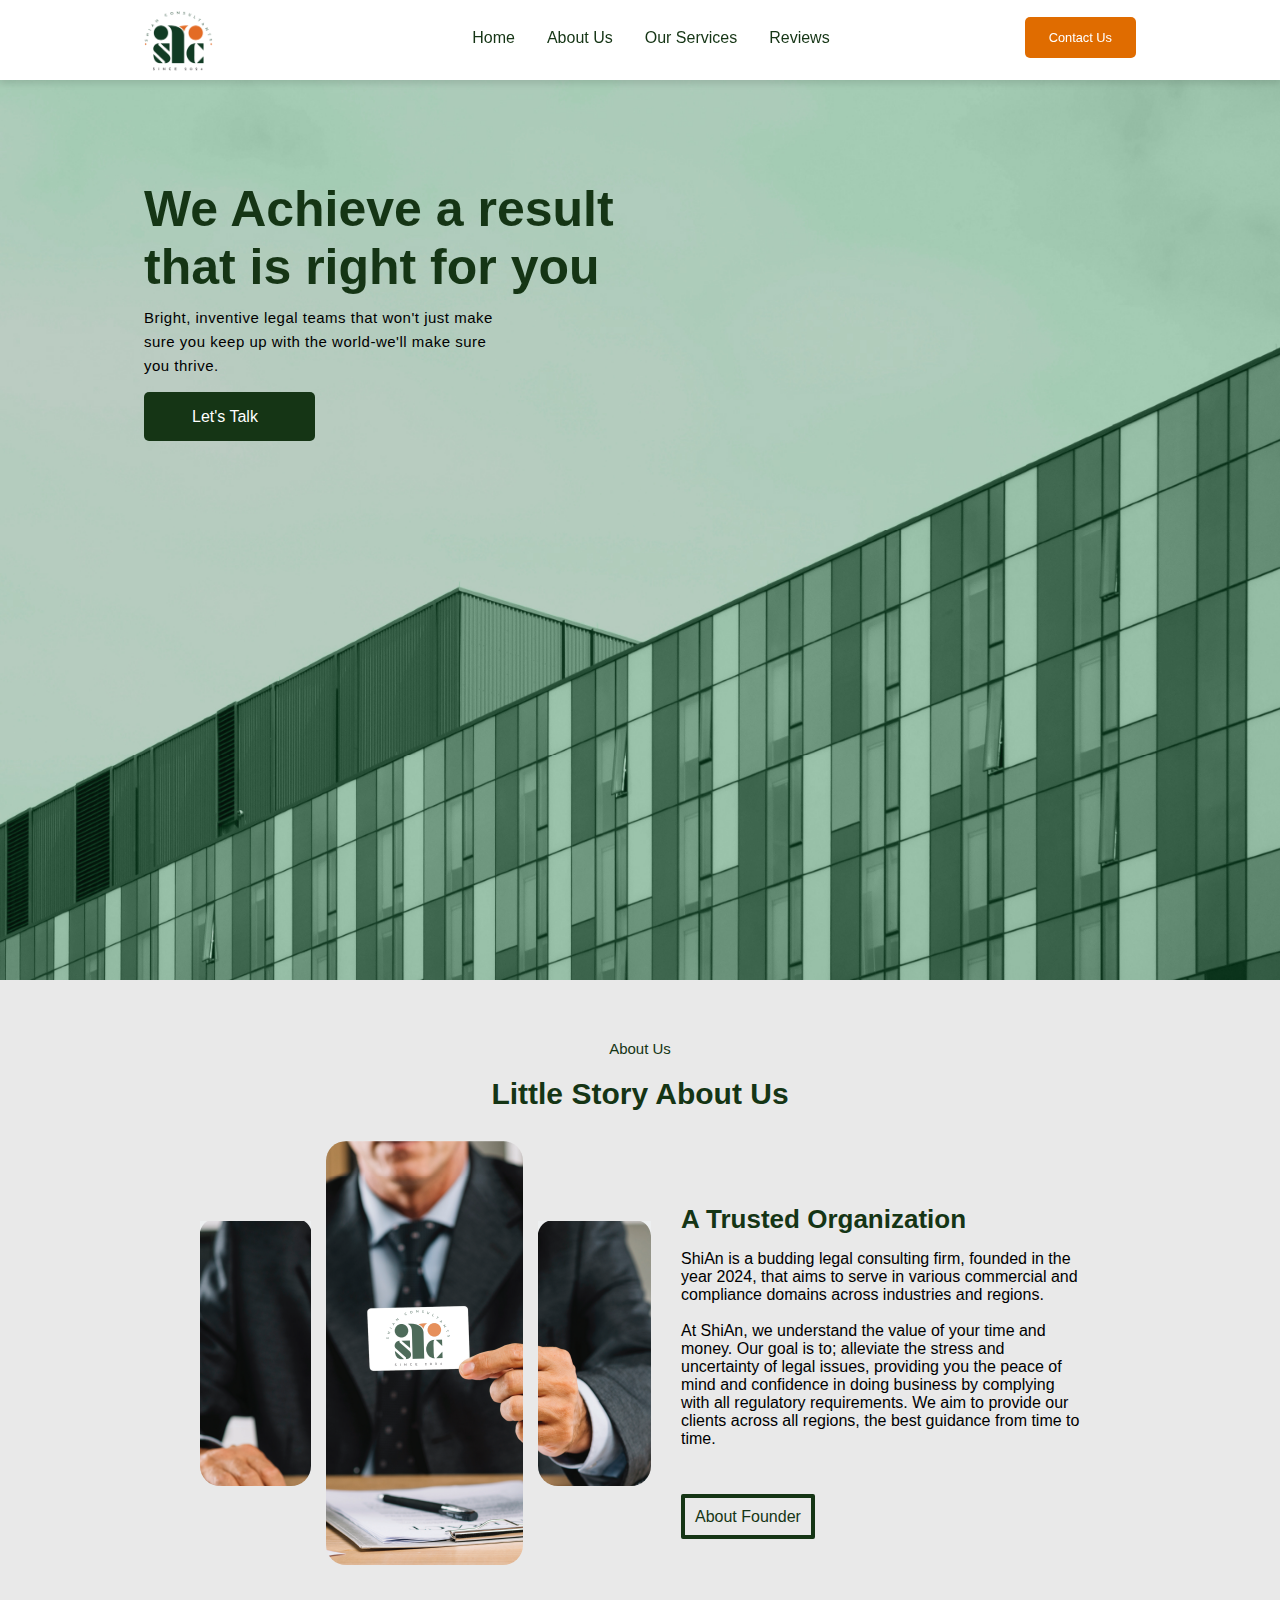
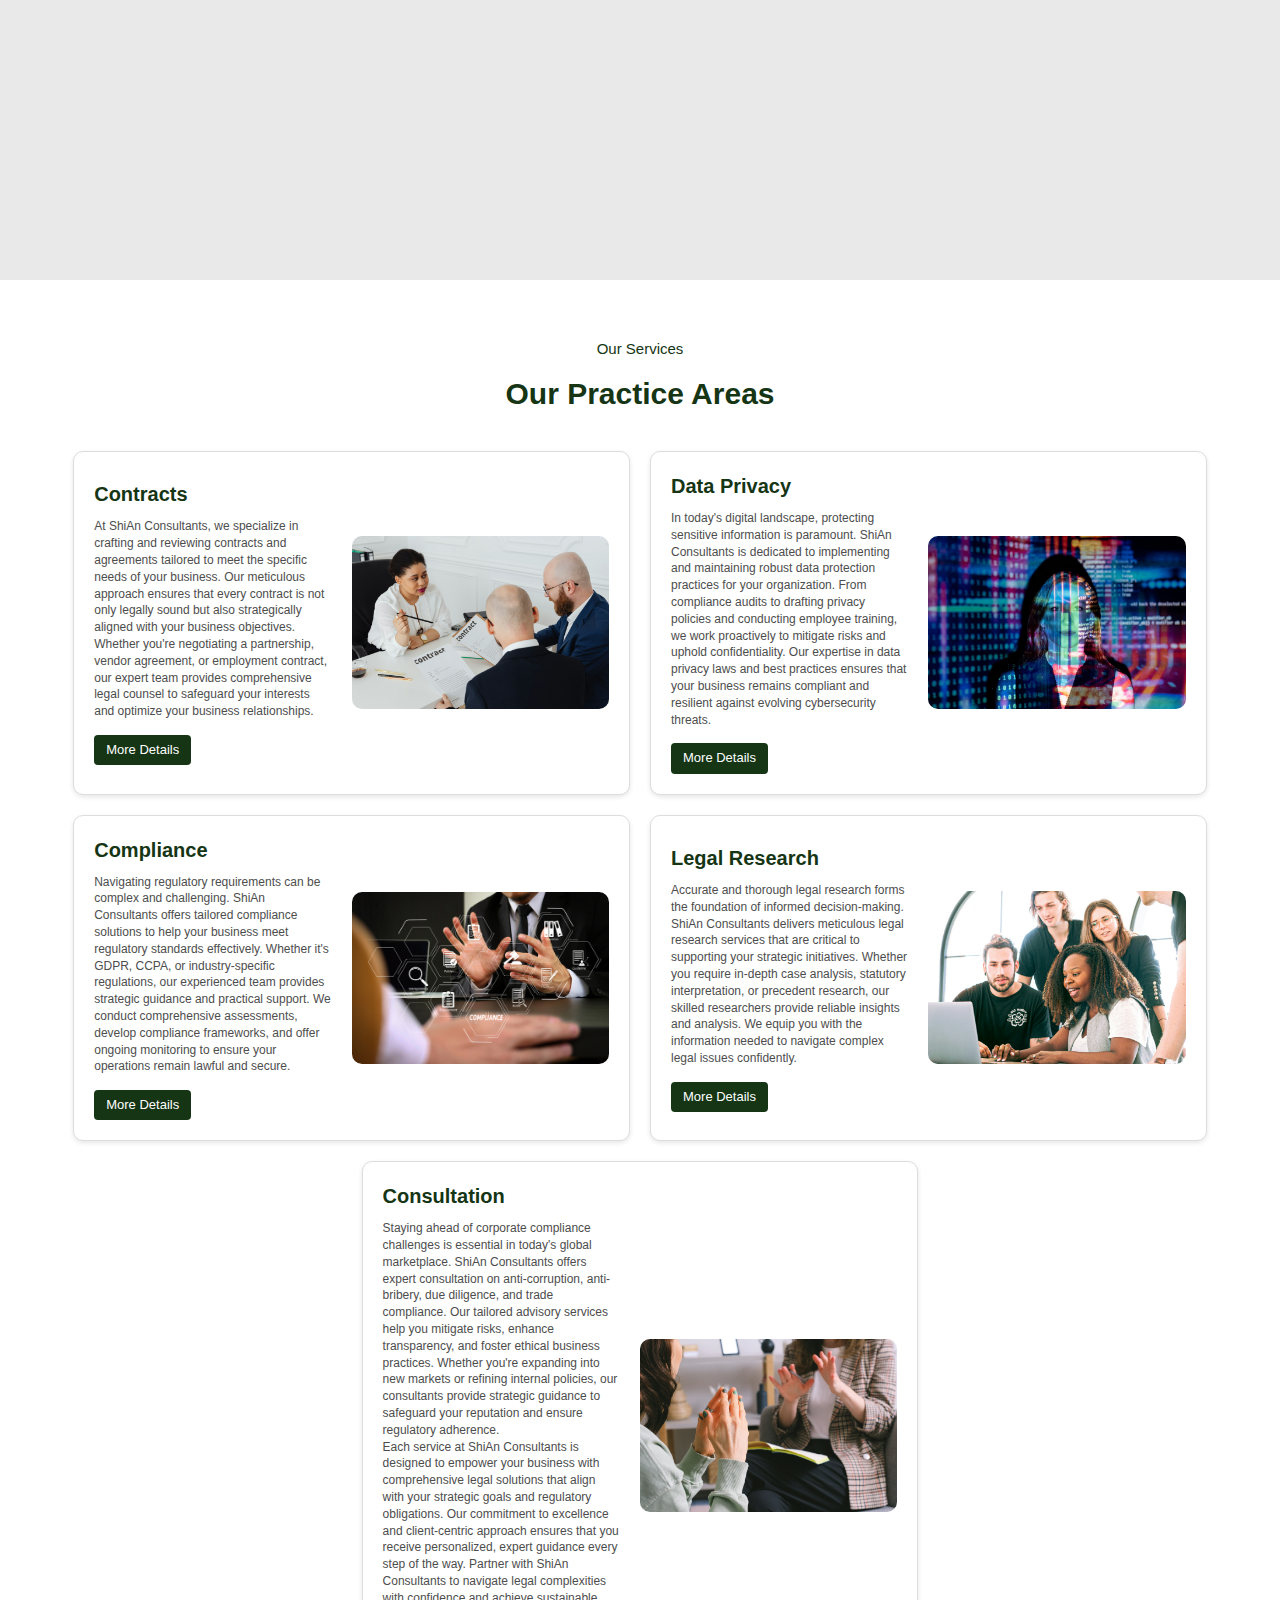
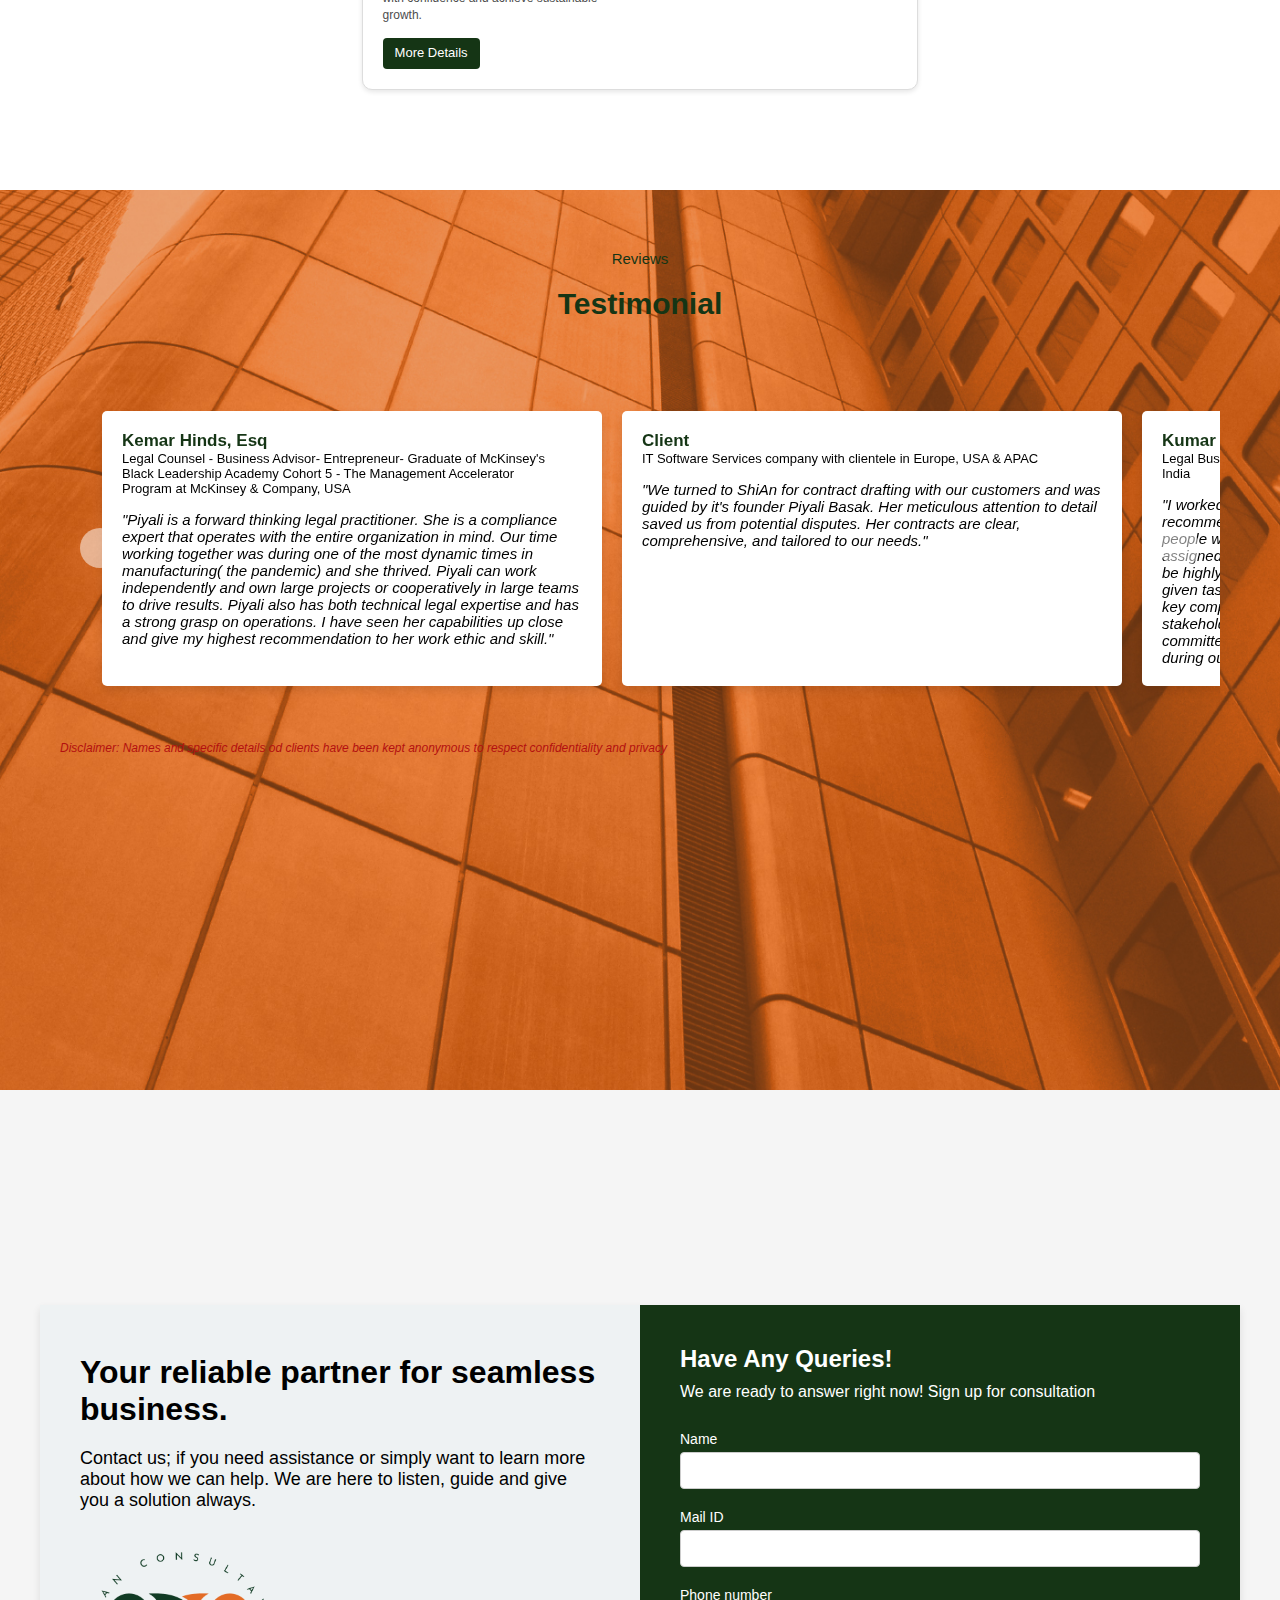
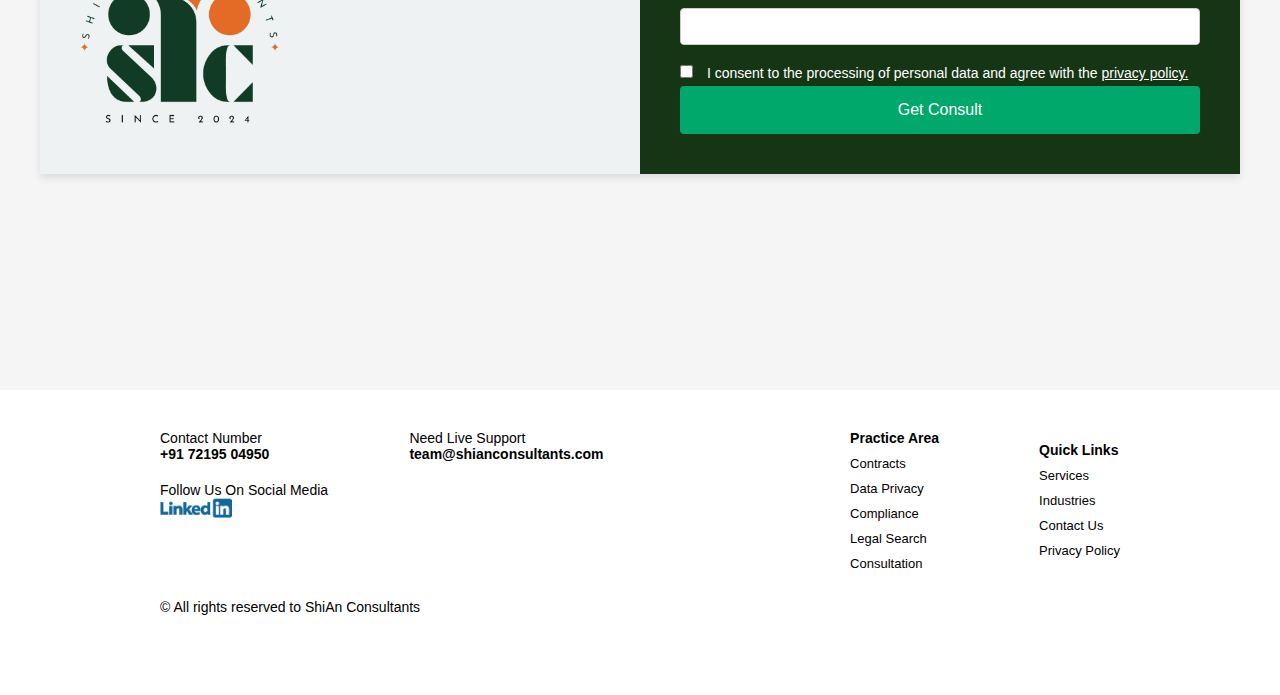
==== index.html @ ac8f51af "Add files via upload" ====
<!DOCTYPE html>
<html lang="en">
  <head>
    <meta charset="UTF-8" />
    <meta name="viewport" content="width=device-width, initial-scale=1.0" />
    <title>ShiAn Consultants</title>
    <link
      rel="stylesheet"
      href="https://cdnjs.cloudflare.com/ajax/libs/font-awesome/6.5.2/css/all.min.css"
      integrity="sha512-SnH5WK+bZxgPHs44uWIX+LLJAJ9/2PkPKZ5QiAj6Ta86w+fsb2TkcmfRyVX3pBnMFcV7oQPJkl9QevSCWr3W6A=="
      crossorigin="anonymous"
      referrerpolicy="no-referrer"
    />
    <link rel="stylesheet" href="style.css" />
    <link rel="stylesheet" href="mediaqueries.css" />
  </head>
  <body>
    <!-- Privacy Modal HTML -->
    <div id="privacy-modal" class="modal">
      <div class="modal-content">
        <!-- <span class="close">&times;</span> -->
        <h2>Website Disclaimer</h2>
        <p>
          The Bar Council of India's regulations prohibit ShiAn Consultants (the
          "Firm") from promoting or soliciting business. By selecting "I Agree"
          below, you acknowledge and agree to the following terms:
          <br />
          <br />
          • There has been no advertisement, personal communication,
          solicitation, invitation, or inducement of any sort whatsoever from
          the Firm or any of its members to solicit work or advertise through
          this website. <br />
          • The purpose of this website is to provide you with information about
          the Firm, its practice areas, and its advocates and solicitors. <br />
          • You wish to gain more information about the Firm for your own
          personal or professional use. <br />
          • The information about the Firm is provided to you only on your
          specific request, and any information obtained or materials downloaded
          from this website are done at your own volition. Any transmission,
          receipt, or use of this website does not create a lawyer-client
          relationship. <br /><br />
          This website is not intended to be a source of advertising or
          solicitation, and its contents should not be construed as legal advice
          in any manner whatsoever. <br />
          The Firm is not liable for any consequences of any action taken by you
          relying on material or information provided on this website. If you
          require any assistance, you must seek independent legal advice. <br />
          All content on this website is the intellectual property of the Firm.
          <br />
          For more information, please review our
          <a href="policy.html" style="color: black; text-decoration: underline"
            >Privacy Policy.</a
          >
        </p>
        <button id="agree-button">I Agree</button>
      </div>
    </div>

    <!-- Navbar  -->
    <header>
      <div class="navbar">
        <div class="logo">
          <a href="#home"
            ><img src="images/logo.png" alt="GodLogo" height="60px"
          /></a>
        </div>
        <ul class="links">
          <li><a href="#">Home</a></li>
          <li><a href="#about">About Us</a></li>
          <li><a href="#services">Our Services</a></li>
          <li><a href="#review">Reviews</a></li>
        </ul>
        <a href="#contact" class="action-btn">Contact Us</a>
        <div class="toggle-btn">
          <i class="fa-solid fa-bars"></i>
        </div>
      </div>

      <div class="dropdown-menu">
        <li><a href="#">Home</a></li>
        <li><a href="#about">About Us</a></li>
        <li><a href="#services">Our Services</a></li>
        <li><a href="#review">Reviews</a></li>
        <li><a href="#contact" class="action-btn">Contact Us</a></li>
      </div>
    </header>
    <main>
      <!-- Home Section  -->
      <section id="home">
        <div class="main-head">
          <h1>
            We Achieve a result <br />
            that is right for you
          </h1>
          <p>
            Bright, inventive legal teams that won't just make <br />
            sure you keep up with the world-we'll make sure <br />
            you thrive.
          </p>
          <a href="#contact" class="action-btn"
            >Let's Talk &nbsp;<i
              class="fa-solid fa-arrow-up-right-from-square"
            ></i>
          </a>
        </div>
      </section>
    </main>

    <!-- About Section  -->
    <section id="about">
      <div class="heading">
        <p>About Us</p>
        <h2>Little Story About Us</h2>
      </div>
      <div class="wrapper">
        <div class="about-img">
          <div class="card">
            <img
              class="card-side"
              src="images/Screenshot 2024-07-16 151614.png"
              alt=""
            />
          </div>
          <div class="card">
            <img
              class="card-mid"
              src="images/Screenshot 2024-07-16 151458.png"
              alt=""
            />
          </div>
          <div class="card">
            <img
              class="card-side"
              src="images/Screenshot 2024-07-16 151830.png"
              alt=""
            />
          </div>
        </div>

        <div class="about-body">
          <h3>A Trusted Organization</h3>
          <p>
            ShiAn is a budding legal consulting firm, founded in the year 2024,
            that aims to serve in various commercial and compliance domains
            across industries and regions. <br />
            <br />
            At ShiAn, we understand the value of your time and money. Our goal
            is to; alleviate the stress and uncertainty of legal issues,
            providing you the peace of mind and confidence in doing business by
            complying with all regulatory requirements. We aim to provide our
            clients across all regions, the best guidance from time to time.
          </p>

          <div class="founder-button">
            <a href="founder.html">About Founder</a>
          </div>
        </div>
      </div>
    </section>

    <!-- SERVICES SECTION  -->
    <section id="services">
      <div class="heading">
        <p>Our Services</p>
        <h2>Our Practice Areas</h2>
      </div>
      <div class="services-container">
        <div class="service-card">
          <div class="service-content">
            <h2>Contracts</h2>
            <p>
              At ShiAn Consultants, we specialize in crafting and reviewing
              contracts and agreements tailored to meet the specific needs of
              your business. Our meticulous approach ensures that every contract
              is not only legally sound but also strategically aligned with your
              business objectives. Whether you're negotiating a partnership,
              vendor agreement, or employment contract, our expert team provides
              comprehensive legal counsel to safeguard your interests and
              optimize your business relationships.
            </p>
            <a href="practice.html" class="details-button">More Details</a>
          </div>
          <img
            src="images/Asset 13.jpg"
            alt="Imports Trucks Parts from Europe"
          />
        </div>
        <div class="service-card">
          <div class="service-content">
            <h2>Data Privacy</h2>
            <p>
              In today's digital landscape, protecting sensitive information is
              paramount. ShiAn Consultants is dedicated to implementing and
              maintaining robust data protection practices for your
              organization. From compliance audits to drafting privacy policies
              and conducting employee training, we work proactively to mitigate
              risks and uphold confidentiality. Our expertise in data privacy
              laws and best practices ensures that your business remains
              compliant and resilient against evolving cybersecurity threats.
            </p>
            <a href="practice.html" class="details-button">More Details</a>
          </div>
          <img src="images/Asset 14.jpg" alt="Car Wash for Trucks and Cars" />
        </div>
        <div class="service-card">
          <div class="service-content">
            <h2>Compliance</h2>
            <p>
              Navigating regulatory requirements can be complex and challenging.
              ShiAn Consultants offers tailored compliance solutions to help
              your business meet regulatory standards effectively. Whether it's
              GDPR, CCPA, or industry-specific regulations, our experienced team
              provides strategic guidance and practical support. We conduct
              comprehensive assessments, develop compliance frameworks, and
              offer ongoing monitoring to ensure your operations remain lawful
              and secure.
            </p>
            <a href="practice.html" class="details-button">More Details</a>
          </div>
          <img src="images/compliance.jpg" alt="Service 3" />
        </div>
        <div class="service-card">
          <div class="service-content">
            <h2>Legal Research</h2>
            <p>
              Accurate and thorough legal research forms the foundation of
              informed decision-making. ShiAn Consultants delivers meticulous
              legal research services that are critical to supporting your
              strategic initiatives. Whether you require in-depth case analysis,
              statutory interpretation, or precedent research, our skilled
              researchers provide reliable insights and analysis. We equip you
              with the information needed to navigate complex legal issues
              confidently.
            </p>
            <a href="practice.html" class="details-button">More Details</a>
          </div>
          <img src="images/Asset 15.jpg" alt="Service 4" />
        </div>
        <div class="service-card">
          <div class="service-content">
            <h2>Consultation</h2>
            <p>
              Staying ahead of corporate compliance challenges is essential in
              today's global marketplace. ShiAn Consultants offers expert
              consultation on anti-corruption, anti-bribery, due diligence, and
              trade compliance. Our tailored advisory services help you mitigate
              risks, enhance transparency, and foster ethical business
              practices. Whether you're expanding into new markets or refining
              internal policies, our consultants provide strategic guidance to
              safeguard your reputation and ensure regulatory adherence. <br />
              Each service at ShiAn Consultants is designed to empower your
              business with comprehensive legal solutions that align with your
              strategic goals and regulatory obligations. Our commitment to
              excellence and client-centric approach ensures that you receive
              personalized, expert guidance every step of the way. Partner with
              ShiAn Consultants to navigate legal complexities with confidence
              and achieve sustainable growth.
            </p>
            <a href="practice.html" class="details-button">More Details</a>
          </div>
          <img src="images/consultation.jpg" alt="Service 5" />
        </div>
      </div>
    </section>

    <!-- REVIEW SECTION -->
    <section id="review">
      <div class="heading">
        <p>Reviews</p>
        <h2>Testimonial</h2>
      </div>

      <div class="review-body">
        <div class="arrow arrow-left">
          <i class="fa-solid fa-arrow-left"></i>
        </div>
        <div class="slide-container">
          <div class="slide">
            <i class="fas fa-quote-right review-icon"></i>
            <div class="user">
              <div class="user-info">
                <h5>Kemar Hinds, Esq</h5>
                <p>
                  Legal Counsel - Business Advisor- Entrepreneur- Graduate of
                  McKinsey's Black Leadership Academy Cohort 5 - The Management
                  Accelerator Program at McKinsey & Company, USA
                </p>
              </div>
            </div>
            <p class="review-text">
              "Piyali is a forward thinking legal practitioner. She is a
              compliance expert that operates with the entire organization in
              mind. Our time working together was during one of the most dynamic
              times in manufacturing( the pandemic) and she thrived. Piyali can
              work independently and own large projects or cooperatively in
              large teams to drive results. Piyali also has both technical legal
              expertise and has a strong grasp on operations. I have seen her
              capabilities up close and give my highest recommendation to her
              work ethic and skill."
            </p>
          </div>
          <div class="slide">
            <i class="fas fa-quote-right review-icon"></i>
            <div class="user">
              <div class="user-info">
                <h5>Client</h5>
                <p>
                  IT Software Services company with clientele in Europe, USA &
                  APAC
                </p>
              </div>
            </div>
            <p class="review-text">
              "We turned to ShiAn for contract drafting with our customers and
              was guided by it's founder Piyali Basak. Her meticulous attention
              to detail saved us from potential disputes. Her contracts are
              clear, comprehensive, and tailored to our needs."
            </p>
          </div>
          <div class="slide">
            <i class="fas fa-quote-right review-icon"></i>
            <div class="user">
              <div class="user-info">
                <h5>Kumar Anurag</h5>
                <p>
                  Legal Business Services at DeloitteLegal Business Services at
                  Deloitte, India
                </p>
              </div>
            </div>
            <p class="review-text">
              "I worked with Piyali for close to 4 years in Flex and am happy to
              recommend her for exemplary work ethics. She is one of those
              people who influences and motivates people beyond the role that is
              assigned to her. In my professional interaction with her, I found
              her to be highly motivated with always a positive outlook. Her
              ability to drive given task to the result in strict timeline is
              commendable. One of her key competencies is her great ability to
              collaborate with different stakeholders effectively. In a nutshell
              she is a highly professional and committed lawyer. I hope to work
              once again with her sometime during our careers!"
            </p>
          </div>
          <div class="slide">
            <i class="fas fa-quote-right review-icon"></i>
            <div class="user">
              <div class="user-info">
                <h5>Milorad Hodnik Nikolic</h5>
                <p>Director Business Development EMEA, ModusLink</p>
              </div>
            </div>
            <p class="review-text">
              "I had the pleasure of collaborating with Piyali on a
              cross-functional projects. Her trong teamwork and collaboration
              skills helped foster a positive and productive working
              environment, leading to successful projects outcomes. <br />
              Her Exceptionqal problem-solving skills, expertise, know-how and
              attention to detail were instrumental in its success. I highly
              recommend Piyali for her dedication, professionalism, and ability
              to deliver results."
            </p>
          </div>
          <div class="slide">
            <i class="fas fa-quote-right review-icon"></i>
            <div class="user">
              <div class="user-info">
                <h5>Client</h5>
                <p>India based media house company</p>
              </div>
            </div>
            <p class="review-text">
              "Working with ShiAn was a game-changer for our compliance
              strategy. The team's deep understanding of data privacy laws and
              proactive approach made all the difference."
            </p>
          </div>

          <div class="slide">
            <i class="fas fa-quote-right review-icon"></i>
            <div class="user">
              <div class="user-info">
                <h5>Client</h5>
                <p>Manufacturing & Retail, India</p>
              </div>
            </div>
            <p class="review-text">
              "I highly recommend ShiAn Consultants for their exceptional legal
              acumen and commitment to client success. The team delivered
              results that exceeded our expectations."
            </p>
          </div>
        </div>

        <div class="arrow arrow-right">
          <i class="fa-solid fa-arrow-right"></i>
        </div>
      </div>
      <div class="disclaimer">
        <p>
          <i
            >Disclaimer: Names and specific details od clients have been kept
            anonymous to respect confidentiality and privacy</i
          >
        </p>
      </div>
    </section>

    <!-- CONTACT SECTION  -->
    <section id="contact">
      <div class="content">
        <div class="left-side">
          <h1>Your reliable partner for seamless business.</h1>
          <p>
            Contact us; if you need assistance or simply want to learn more
            about how we can help. We are here to listen, guide and give you a
            solution always.
          </p>
          <img src="images/logo.png" alt="Company Logo" />
        </div>
        <div class="right-side">
          <h2>Have Any Queries!</h2>
          <p>We are ready to answer right now! Sign up for consultation</p>
          <form id="consultation-form">
            <label for="name">Name</label>
            <input type="text" id="name" name="name" required />

            <label for="email">Mail ID</label>
            <input type="email" id="email" name="email" required />

            <label for="phone">Phone number</label>
            <input type="tel" id="phone" name="phone" required />

            <label>
              <input type="checkbox" id="consent" name="consent" required />
              I consent to the processing of personal data and agree with the
              <a
                href="policy.html"
                style="color: white; text-decoration: underline"
                >privacy policy.</a
              >
            </label>

            <button type="submit">Get Consult</button>
          </form>
        </div>
      </div>
    </section>

    <!-- FOOTER SECTION  -->
    <footer>
      <div class="footer-body">
        <div class="footer-left">
          <div class="footer-left-top">
            <div class="footer-contact">
              <p>Contact Number</p>
              <p>
                <b>+91 72195 04950</b>
              </p>
            </div>
            <div class="footer-email">
              <p>Need Live Support</p>
              <p>
                <b
                  ><a
                    style="color: black"
                    href="mailto:team@shianconsultants.com"
                    >team@shianconsultants.com</a
                  ></b
                >
              </p>
            </div>
          </div>
          <p class="footer-text">Follow Us On Social Media</p>
          <a href="https://www.linkedin.com/company/shian-consultants/"
            ><img src="images/Linkdin.png" alt="linkedin logo" height="20px"
          /></a>
        </div>
        <div class="footer-right">
          <ul class="practice">
            <li><h5>Practice Area</h5></li>
            <li><a href="practice.html">Contracts</a></li>
            <li><a href="practice.html">Data Privacy</a></li>
            <li><a href="practice.html">Compliance</a></li>
            <li><a href="practice.html">Legal Search</a></li>
            <li><a href="practice.html">Consultation</a></li>
          </ul>
          <ul class="practice">
            <li><h5>Quick Links</h5></li>
            <li><a href="practice.html">Services</a></li>
            <li><a href="industries.html">Industries</a></li>
            <li><a href="mailto:team@shianconsultants.com">Contact Us</a></li>
            <li><a href="policy.html">Privacy Policy</a></li>
          </ul>
        </div>
      </div>
      <br />
      <div class="copyright">
        <p>© All rights reserved to ShiAn Consultants</p>
      </div>
    </footer>

    <script src="script.js"></script>
  </body>
</html>
---- style.css ----
* {
  margin: 0;
  padding: 0;
  box-sizing: border-box;
  list-style: none;
  text-decoration: none;
  scroll-behavior: smooth;
  font-family: "Poppins", sans-serif;
}
body {
  background-color: #ffffff;
}
p {
  font-family: "Segoe UI", Tahoma, Geneva, Verdana, sans-serif;
}
/* Privacy Modal CSS */
.modal {
  display: none;
  position: fixed;
  z-index: 1;
  left: 0;
  top: 0;
  width: 100%;
  height: 100%;
  overflow: auto;
  background-color: rgb(0, 0, 0);
  background-color: rgba(0, 0, 0, 0.4);
}

.modal-content {
  background-color: #fefefe;
  margin: 15% auto;
  padding: 20px;
  border: 1px solid #888;
  width: 80%;
}

.close {
  color: #aaa;
  float: right;
  font-size: 28px;
  font-weight: bold;
}

.close:hover,
.close:focus {
  color: black;
  text-decoration: none;
  cursor: pointer;
}
#agree-button {
  margin-top: 20px;
  padding: 10px 20px;
  background-color: #4caf50;
  color: white;
  border: none;
  cursor: pointer;
}

#agree-button:hover {
  background-color: #45a049;
}
main {
  width: 100%;
  height: 100vh;
  background-image: url(images/Asset\ 10.jpg);
  background-size: cover;
  background-position: center;
}
/* HEADER */
header {
  position: sticky;
  top: 0;
  z-index: 1000;
  height: 80px;
  background-color: #ffffff;
  padding: 0 9rem;
  box-shadow: 0 4px 6px rgba(0, 0, 0, 0.1);
}
.navbar {
  width: 100%;
  /* height: 10vh; */
  max-width: 1200px;
  margin: 0 auto;
  display: flex;
  align-items: center;
  justify-content: space-between;
}
.navbar .logo img {
  margin-top: 11px;
  /* margin-left: -10px; */
}
.navbar .links {
  display: flex;
  gap: 2rem;
  margin-left: 4rem;
}
.navbar .links a {
  color: #153515;
}
.navbar .links a:hover {
  color: #e06c00;
}
.navbar .toggle-btn {
  color: black;
  font-size: 1.5rem;
  cursor: pointer;
  display: none;
  margin-left: 4rem;
}
.action-btn {
  background-color: #e06c00;
  color: white;
  padding: 0.8rem 1.5rem;
  border: none;
  outline: none;
  border-radius: 5px;
  font-size: 0.8rem;
  cursor: pointer;
  transition: scale 0.2 ease;
}
.action-btn:hover {
  scale: 1.05;
  color: white;
  background-color: #e06c00;
}
.action-btn:active {
  scale: 0.95;
}

/* DROPDOWN MENU  */
.dropdown-menu {
  display: none;
  position: absolute;
  right: 2rem;
  /* top: 10vh; */
  height: 0;
  width: 300px;
  background: rgba(255, 255, 255, 0.1);
  backdrop-filter: blur(15px);
  border-radius: 10px;
  overflow: hidden;
  transition: height 0.2s cubic-bezier(0.175, 0.885, 0.32, 1.275);
}
.dropdown-menu.open {
  height: 240px;
}
.dropdown-menu li {
  padding: 0.7rem;
  display: flex;
  align-items: center;
  justify-content: center;
  color: #153515;
}
.dropdown-menu a {
  color: #153515;
}
.dropdown-menu a:hover {
  color: #e06c00;
}
.dropdown-menu .action-btn {
  width: 100%;
  display: flex;
  justify-content: center;
}
.dropdown-menu .action-btn {
  color: white;
}
.dropdown-menu .action-btn:hover {
  color: white;
}
/* HOME */
#home {
  width: 100%;
  padding: 0 9rem;
}
.main-head {
  padding: 100px 0;
}
.main-head h1 {
  font-size: 50px;
  color: #153515;
  padding-bottom: 10px;
}
.main-head p {
  font-size: 15px;
  letter-spacing: 0.5px;
  margin-bottom: 30px;
  line-height: 24px;
}
.main-head a {
  color: #ffffff;
  background-color: #153515;
  padding: 1rem 3rem;
  border: none;
  outline: none;
  border-radius: 5px;
  font-size: 1rem;
  cursor: pointer;
  transition: scale 0.2 ease;
}

/* FOR ALL PAGE HEADINGS */
.heading {
  text-align: center;
}
.heading p {
  padding-bottom: 20px;
  font-size: 15px;
  color: #153515;
}
.heading h2 {
  font-size: 30px;
  color: #153515;
}

/* ABOUT */
#about {
  background-color: #e9e9e9;
  width: 100%;
  height: 100vh;
  padding: 60px;
}
.wrapper {
  display: flex;
  align-items: center;
  justify-content: center;
}
.about-img {
  display: flex;
  gap: 15px;
  padding: 30px 15px 50px 140px;
  /* height: 400px; */
}
.card .card-side {
  padding-top: 80px;
}
.card img {
  border-radius: 20px;
}
.about-body {
  padding: 50px 140px 50px 15px;
}
.about-body h3 {
  font-size: 26px;
  color: #153515;
  padding-bottom: 15px;
}
.about-body p {
  padding-bottom: 20px;
}

.founder-button {
  margin-top: 40px;
}
.founder-button a {
  border: 4px solid #153515;
  padding: 10px;
  color: #153515;
  border-radius: 2px;
  transition: 0.4 ease;
}
.founder-button a:hover {
  background-color: #153515;
  color: #ffffff;
}

/* SERVICES  */
#services {
  width: 100%;
  padding: 60px;
}
.services-container {
  padding: 40px 0;
  display: flex;
  flex-wrap: wrap;
  justify-content: center;
  gap: 20px;
  line-height: 1.4;
}

.service-card {
  background: #fff;
  border: 1px solid #ddd;
  border-radius: 10px;
  padding: 20px;
  display: flex;
  align-items: center;
  max-width: 700px;
  width: 48%;
  box-shadow: 0 2px 5px rgba(0, 0, 0, 0.1);
  transition: 0.3s ease;
}

.service-card:hover {
  scale: 1.05;
}
.service-card img {
  max-width: 50%;
  border-radius: 10px;
  margin-left: 20px;
}

.service-content {
  flex: 1;
}

.service-card h2 {
  color: #153515;
  font-size: 20px;
  margin-bottom: 10px;
}

.service-card p {
  font-size: 12px;
  color: #4d4d4d;
  margin-bottom: 15px;
}

.details-button {
  font-size: 13px;
  display: inline-block;
  background: #153515;
  color: #fff;
  padding: 6px 12px;
  border-radius: 4px;
  text-decoration: none;
  transition: background 0.3s ease;
}

.details-button:hover {
  background: #666;
}

@media (max-width: 768px) {
  .service-card {
    flex-direction: column;
    width: 100%;
  }

  .service-card img {
    margin-left: 0;
    margin-top: 10px;
    max-width: 100%;
  }
}
/* INDUSTRIES */
#industries {
  width: 100%;
  padding: 60px;
}
.services-body {
  padding: 5rem 9rem 0 9rem;
}
.layer-right {
  display: flex;
  align-items: center;
  justify-content: center;
  gap: 50px;
  margin-bottom: 60px;
}
.layer {
  height: 240px;
  width: 300px;
  position: relative;
  background-color: #ffffff;
  text-align: center;
  padding: 100px 20px 20px 20px;
  border-radius: 10px;
  box-shadow: 0 2px 5px rgba(0, 0, 0, 0.2);
}
.first {
  background-image: url(industries-img/agriculture.jpg);
  background-position: center;
  background-size: cover;
}
.second {
  background-image: url(industries-img/ecommerce.jpg);
  background-position: center;
  background-size: cover;
}
.third {
  background-image: url(industries-img/fintech.webp);
  background-position: center;
  background-size: cover;
}
.fourth {
  background-image: url(industries-img/manufacturing.jpeg);
  background-position: center;
  background-size: cover;
}
.fifth {
  background-image: url(industries-img/media.jpg);
  background-position: center;
  background-size: cover;
}
.sixth {
  background-image: url(industries-img/distribution.jpg);
  background-position: center;
  background-size: cover;
}
.seventh {
  background-image: url(industries-img/it-services.jpg);
  background-position: center;
  background-size: cover;
}
.circle-icon {
  height: 100px;
  width: 100px;
  border-radius: 50px;
  background-color: #153515;
  position: absolute;
  top: -50px;
  left: 98px;
  box-shadow: 0 2px 5px rgba(0, 0, 0, 0.2);
}
.circle-icon i {
  padding: 35px;
  color: white;
  font-size: 30px;
}
.layer-text h4 {
  font-size: 22px;
  color: #153515;
  padding-bottom: 5px;
}
hr {
  height: 5px;
  background-color: #153515;
}

/* REVIEW */
#review {
  background-image: url("images/Asset\ 12.jpg");
  background-size: cover;
  background-position: center;
  width: 100%;
  height: 100vh;
  padding: 60px;
  position: relative;
  overflow: hidden;
}

.review-body {
  padding: 5rem 2rem;
  display: flex;
  align-items: center;
  justify-content: center;
  overflow: hidden;
  position: relative;
}

.slide-container {
  display: flex;
  transition: transform 0.5s ease; /* Smooth transition for sliding */
  max-width: 100%; /* Ensure slides do not overflow */
  padding-right: 60px; /* Adjust padding to ensure the last testimonial stays in view */
}

.slide {
  flex-shrink: 0; /* Prevent slides from shrinking */
  border-radius: 5px;
  background-color: #ffffff;
  box-shadow: 0 5px 10px rgba(0, 0, 0, 0.1);
  width: 500px;
  padding: 20px;
  margin: 10px;
  position: relative;
  transform-style: preserve-3d;
}

.review-icon {
  font-size: 40px;
  position: absolute;
  top: 10px;
  right: 15px;
  color: #153515;
}

.user {
  display: flex;
  align-items: center;
}

.slide img {
  height: 80px;
  width: 80px;
  border-radius: 50%;
  object-fit: cover;
  margin-right: 10px;
}

.user-info h5 {
  color: #153515;
  font-size: 17px;
}
.user-info p {
  font-size: 13px;
  padding-right: 20px;
}
.review-text {
  color: black;
  font-size: 15px;
  padding-top: 15px;
  font-style: italic;
}

.arrow {
  position: absolute;
  top: 50%;
  transform: translateY(-50%);
  width: 40px;
  height: 40px;
  background-color: rgba(255, 255, 255, 0.5);
  border-radius: 50%;
  display: flex;
  align-items: center;
  justify-content: center;
  cursor: pointer;
  z-index: 10; /* Ensure arrows appear above slides */
}

.arrow:hover {
  background-color: rgba(255, 255, 255, 0.8);
}

.arrow-left {
  left: 20px;
}

.arrow-right {
  right: 20px;
}
.disclaimer p {
  margin-top: -35px;
  font-size: 12px;
  color: rgb(179, 16, 16);
}

/* CONTACT */
#contact {
  display: flex;
  height: 100vh;
  background-color: #f5f5f5;
}

.content {
  display: flex;
  flex: 1;
  max-width: 1200px;
  margin: auto;
  background-color: white;
  box-shadow: 0 4px 8px rgba(0, 0, 0, 0.1);
}

.left-side,
.right-side {
  padding: 40px;
}

.left-side {
  flex: 1;
  background-color: #eef2f3;
  display: flex;
  flex-direction: column;
  justify-content: center;
  align-items: flex-start;
}

.left-side h1 {
  font-size: 32px;
  margin-bottom: 20px;
}

.left-side p {
  font-size: 18px;
  margin-bottom: 40px;
}

.left-side img {
  max-width: 200px;
}

.right-side {
  flex: 1;
  background-color: #153515;
  color: white;
  display: flex;
  flex-direction: column;
  justify-content: center;
}

.right-side h2 {
  font-size: 24px;
  margin-bottom: 10px;
}

.right-side p {
  font-size: 16px;
  margin-bottom: 30px;
}

form {
  display: flex;
  flex-direction: column;
}

form label {
  font-size: 14px;
  margin-bottom: 5px;
}

form input[type="text"],
form input[type="email"],
form input[type="tel"] {
  padding: 10px;
  margin-bottom: 20px;
  border: 1px solid #ccc;
  border-radius: 4px;
}

form input[type="checkbox"] {
  margin-right: 10px;
}

form button {
  padding: 15px;
  background-color: #00a86b;
  color: white;
  border: none;
  border-radius: 4px;
  cursor: pointer;
  font-size: 16px;
}

form button:hover {
  background-color: #007f5f;
}

/* FOOTER  */
footer {
  padding: 40px 160px 80px 160px;
  width: 100%;
}
.footer-body {
  display: flex;
  align-self: center;
  justify-content: space-between;
  font-size: 14px;
}
.footer-text {
  padding-top: 20px;
}
.footer-left-top {
  display: flex;
  align-items: center;
  justify-content: space-between;
  gap: 140px;
}
.footer-left img {
  margin-bottom: 20px;
}
.footer-right {
  display: flex;
  align-items: center;
  gap: 100px;
}
.footer-right ul li {
  font-size: 13px;
  padding-bottom: 10px;
}
.footer-right a {
  color: black;
}
.footer-right a:hover {
  color: #153515;
  text-decoration: underline;
}
h5 {
  font-size: 14px;
}
.copyright p {
  font-size: 14px;
}
---- mediaqueries.css ----
/* RESPONSIVE */
@media (max-width: 1024px) {
  header {
    padding: 5px 5rem;
  }
  .navbar .links,
  .navbar .action-btn {
    display: none;
  }

  .navbar .toggle-btn {
    display: block;
  }

  .dropdown-menu {
    display: block;
  }

  #home {
    padding: 0 5rem;
  }
  .main-head h1 {
    font-size: 45px;
  }

  #about {
    height: 100%;
  }
  .about-img {
    gap: 8px;
    padding: 30px;
  }
  .about-body {
    padding: 30px;
    text-align: center;
  }

  .services-body {
    padding: 4rem 2rem 0 2rem;
  }

  .review-body {
    padding: 2rem 1rem 3rem 1rem;
  }
  .footer-left-top {
    gap: 40px;
  }
}
@media (max-width: 768px) {
  .container {
    flex-direction: row;
    height: 100vh;
  }

  .content {
    flex-direction: row;
  }

  .left-side,
  .right-side {
    padding: 40px;
  }

  .left-side {
    flex: 1;
    text-align: left;
  }

  .left-side h1 {
    font-size: 32px;
  }

  .left-side p {
    font-size: 18px;
  }

  .right-side {
    flex: 1;
    text-align: left;
  }

  .right-side h2 {
    font-size: 24px;
  }

  .right-side p {
    font-size: 16px;
  }
}
@media (max-width: 768px) {
  header {
    padding: 5px 2.5rem;
  }
  .dropdown-menu {
    left: 2rem;
    width: unset;
  }

  #home {
    padding: 0 2.5rem;
  }
  .main-head h1 {
    font-size: 36px;
  }
  .main-head p {
    font-size: 14px;
    letter-spacing: 0.2px;
    margin-bottom: 30px;
    line-height: 24px;
  }
  .wrapper {
    flex-direction: column;
  }
  .about-img {
    gap: 8px;
    padding: 30px;
  }
  .card img {
    height: 340px;
  }
  .card .card-side {
    padding-bottom: 80px;
  }
  .about-body {
    padding: 30px 0px;
    text-align: center;
  }
  .about-body h3 {
    font-size: 22px;
  }
  .about-body p {
    padding: 0 10px;
    text-align: left;
    padding-bottom: 20px;
  }

  .services-body {
    padding: 80px 10px 0 10px;
  }
  .layer-right {
    flex-direction: column;
    gap: 20px;
    margin-bottom: 100px;
  }
  .left {
    flex-direction: column-reverse;
    gap: 20px;
    margin-bottom: 100px;
  }
  .layer-text {
    margin: 0 -40px;
  }
  .layer-text h4 {
    font-size: 20px;
  }
  .layer-text p {
    font-size: 15px;
  }
  hr {
    height: 2px;
  }
  #contact {
    height: 100%;
  }
  .content {
    flex-direction: column;
  }
  footer {
    padding: 60px 20px 40px 20px;
  }
  .footer-body {
    flex-direction: column;
  }
  .footer-left-top {
    flex-direction: column;
    align-items: flex-start;
    gap: 20px;
  }
}
@media (max-width: 768px) {
  #review {
    padding: 30px 20px;
    height: 100%;
  }

  .review-body {
    padding: 2rem 1rem;
  }

  .slide-container {
    flex-direction: column;
    align-items: center;
    padding-right: 0;
  }

  .slide {
    width: 100%;
    max-width: 400px;
    margin: 10px 0;
  }

  .review-icon {
    font-size: 30px;
    top: 15px;
    right: 10px;
  }

  .user-info h5 {
    font-size: 15px;
  }

  .user-info p {
    font-size: 12px;
  }

  .review-text {
    font-size: 14px;
  }

  .arrow {
    display: none;
  }
}
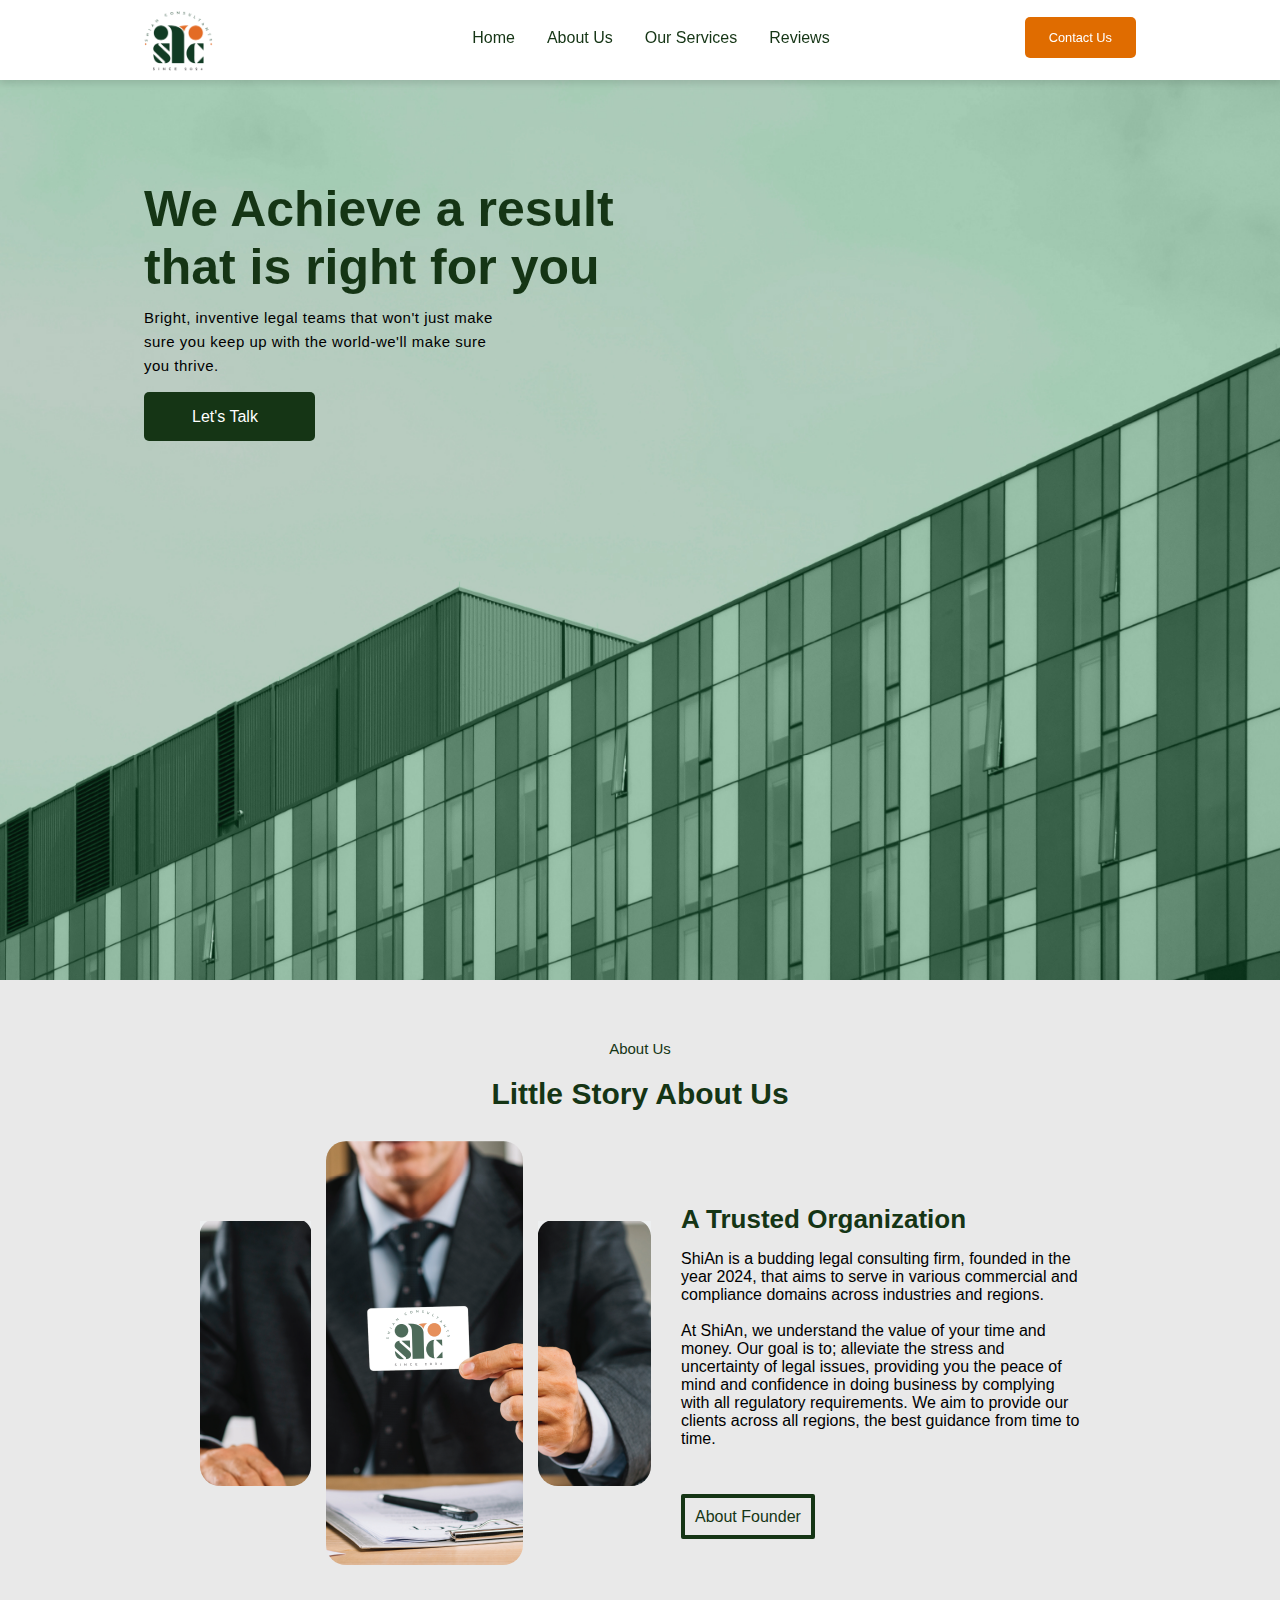
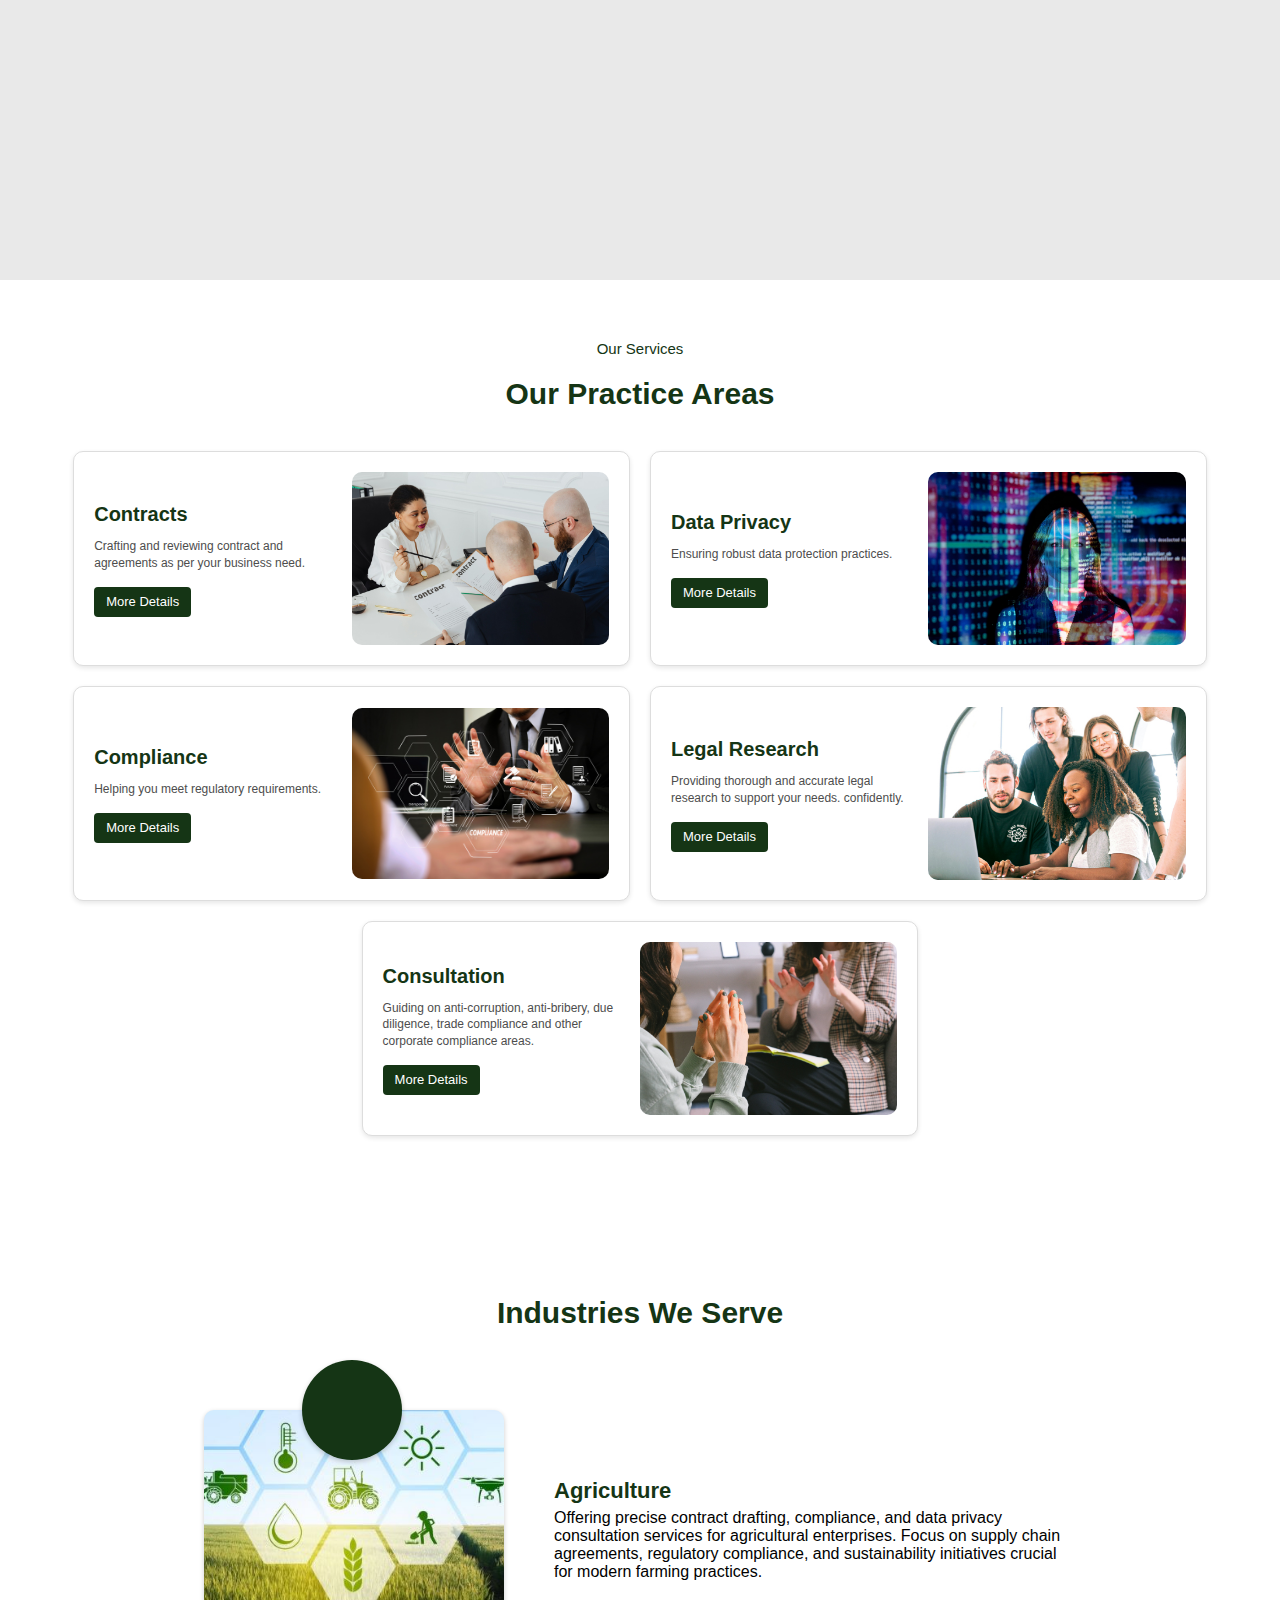
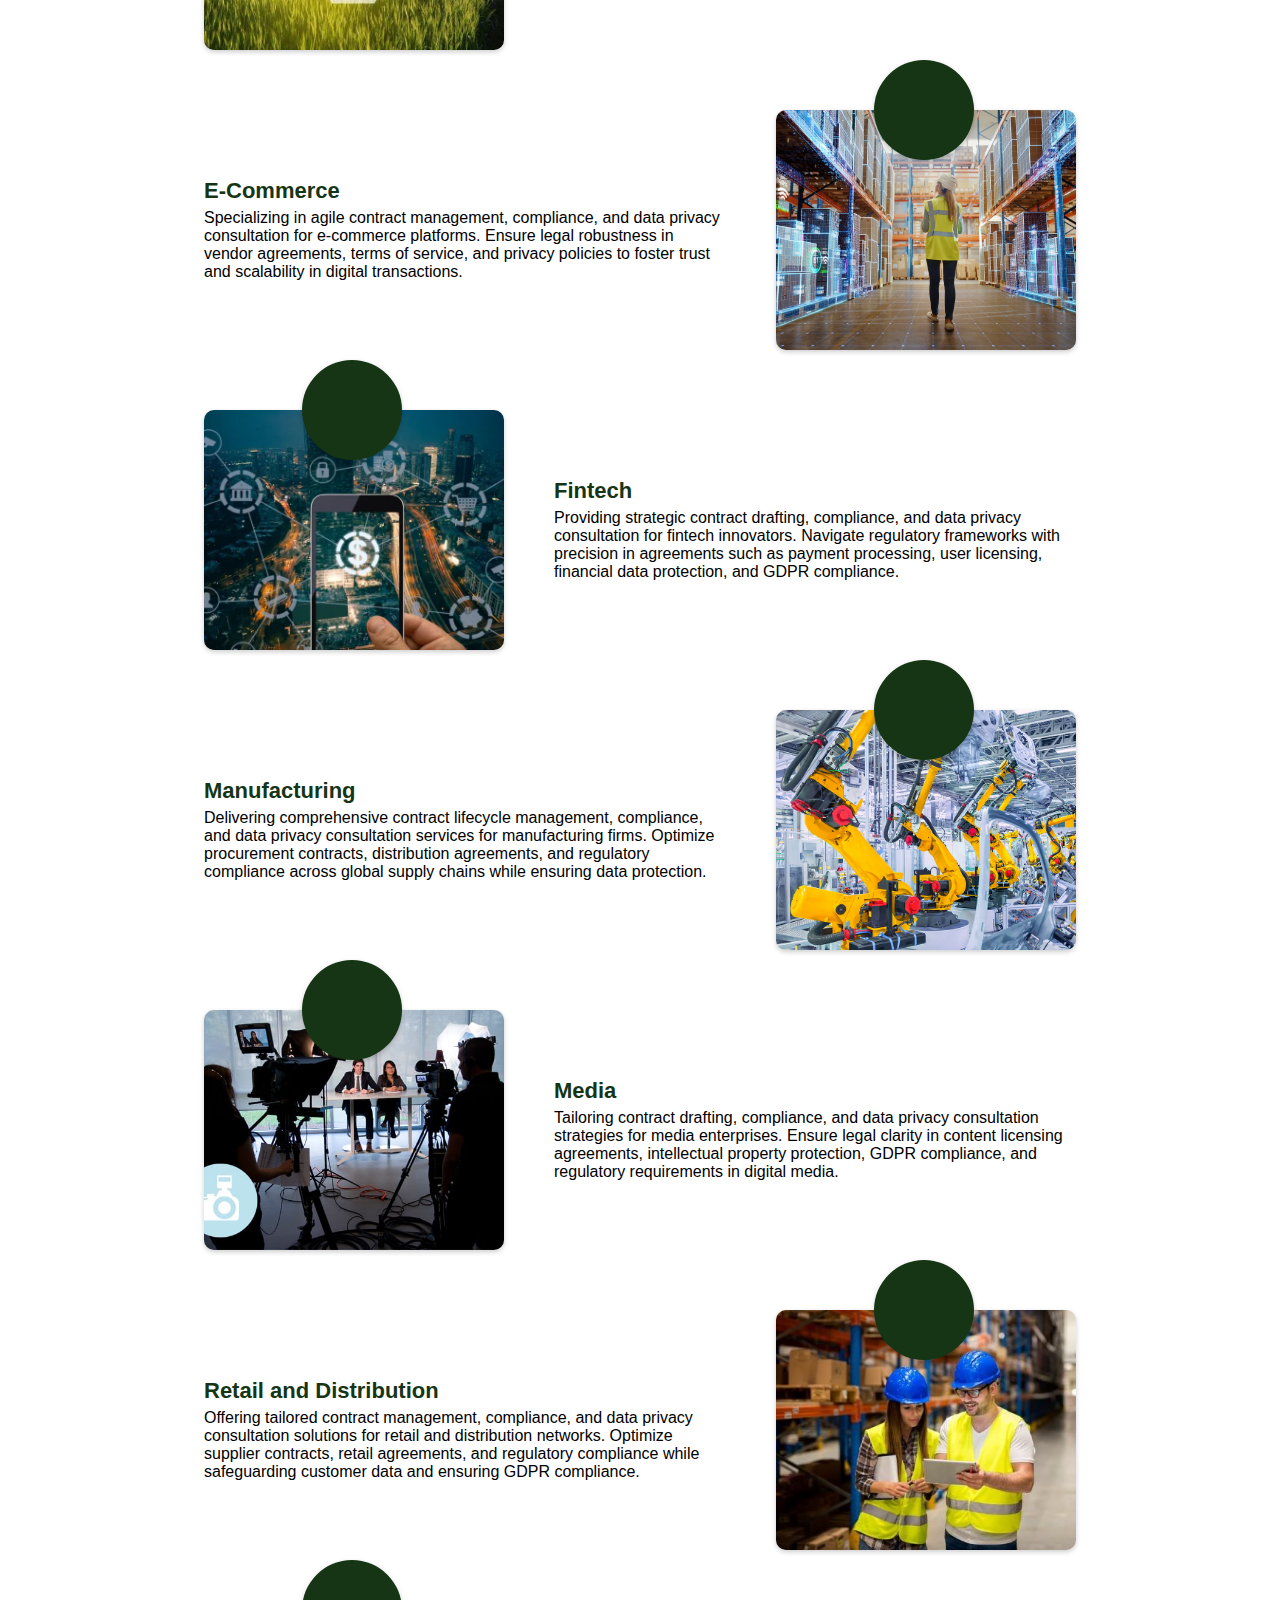
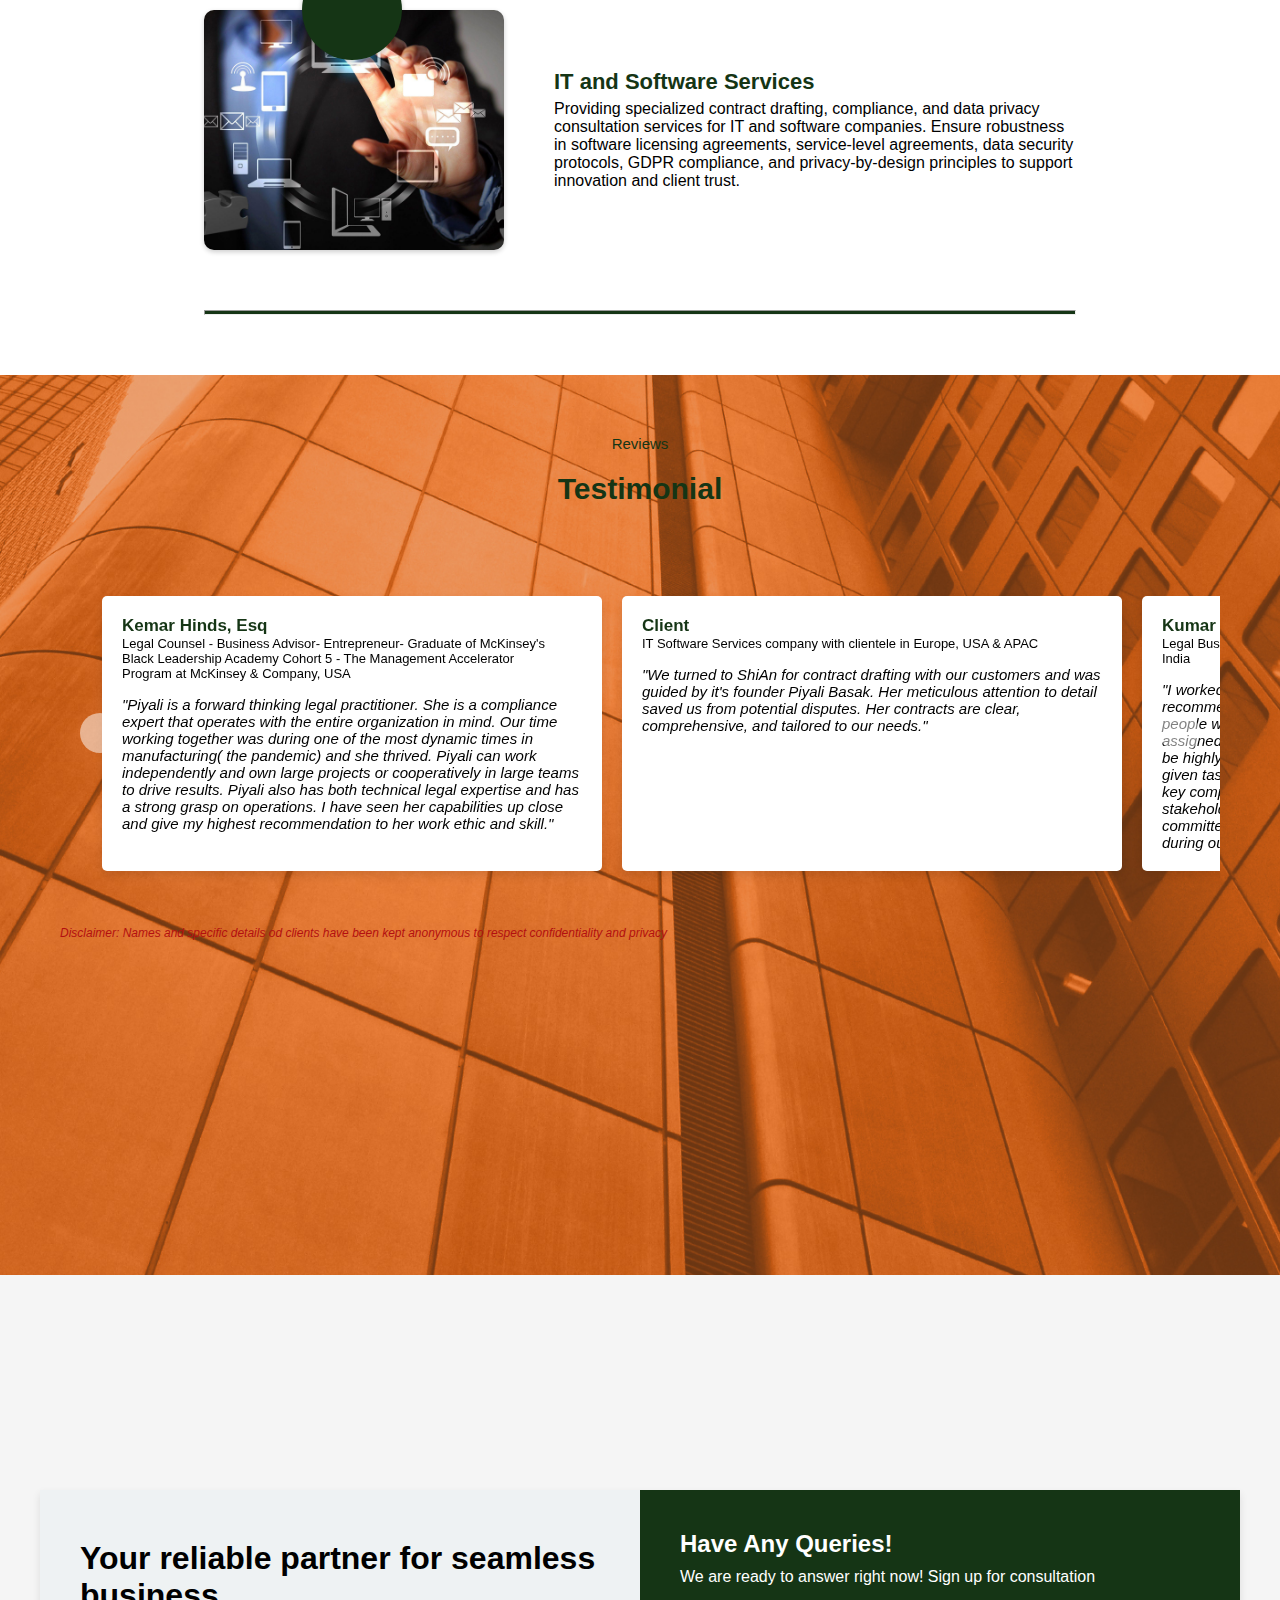
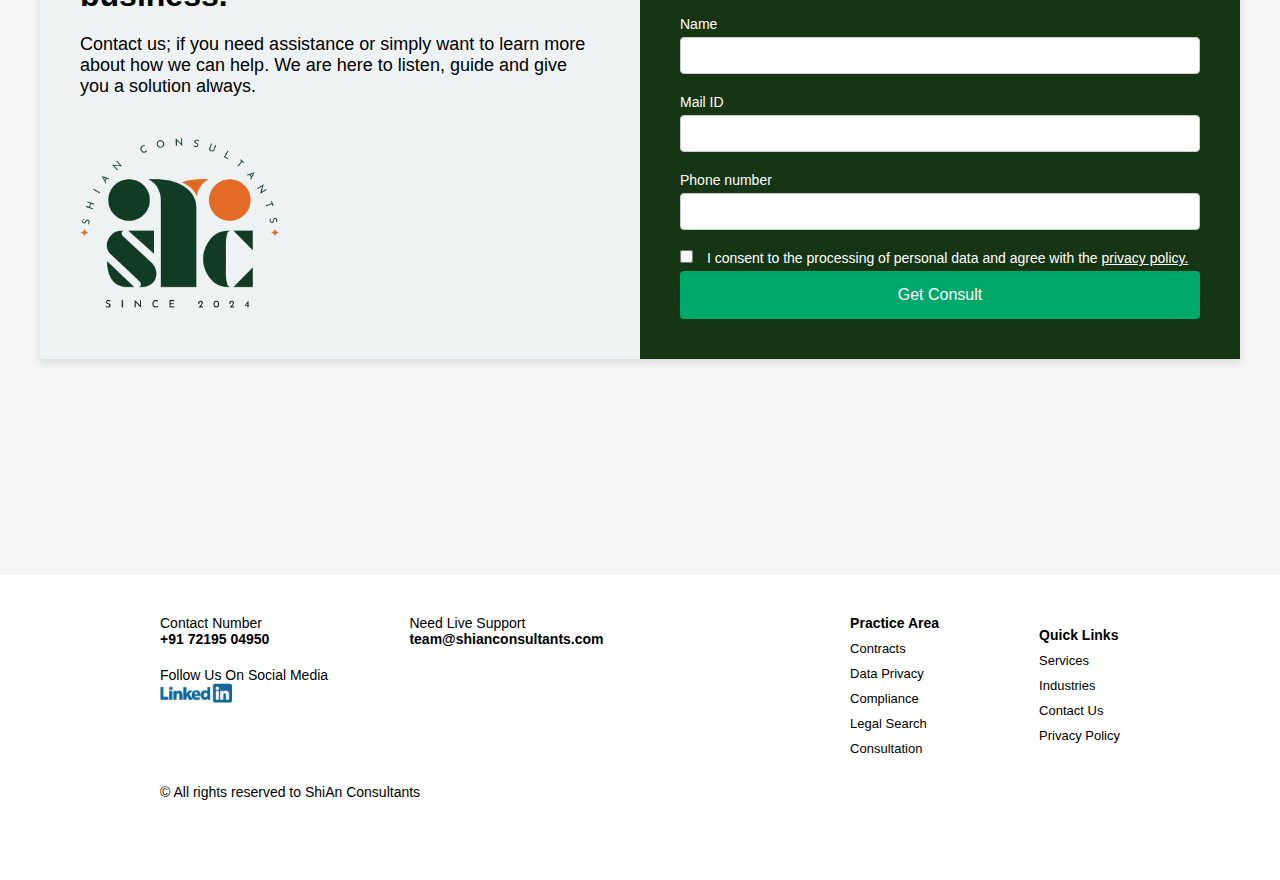
==== commit 1925ebbc: "Update index.html" ====
--- a/index.html
+++ b/index.html
@@ -169,14 +169,8 @@
           <div class="service-content">
             <h2>Contracts</h2>
             <p>
-              At ShiAn Consultants, we specialize in crafting and reviewing
-              contracts and agreements tailored to meet the specific needs of
-              your business. Our meticulous approach ensures that every contract
-              is not only legally sound but also strategically aligned with your
-              business objectives. Whether you're negotiating a partnership,
-              vendor agreement, or employment contract, our expert team provides
-              comprehensive legal counsel to safeguard your interests and
-              optimize your business relationships.
+              Crafting and reviewing contract and agreements as per your
+              business need.
             </p>
             <a href="practice.html" class="details-button">More Details</a>
           </div>
@@ -188,16 +182,7 @@
         <div class="service-card">
           <div class="service-content">
             <h2>Data Privacy</h2>
-            <p>
-              In today's digital landscape, protecting sensitive information is
-              paramount. ShiAn Consultants is dedicated to implementing and
-              maintaining robust data protection practices for your
-              organization. From compliance audits to drafting privacy policies
-              and conducting employee training, we work proactively to mitigate
-              risks and uphold confidentiality. Our expertise in data privacy
-              laws and best practices ensures that your business remains
-              compliant and resilient against evolving cybersecurity threats.
-            </p>
+            <p>Ensuring robust data protection practices.</p>
             <a href="practice.html" class="details-button">More Details</a>
           </div>
           <img src="images/Asset 14.jpg" alt="Car Wash for Trucks and Cars" />
@@ -205,16 +190,7 @@
         <div class="service-card">
           <div class="service-content">
             <h2>Compliance</h2>
-            <p>
-              Navigating regulatory requirements can be complex and challenging.
-              ShiAn Consultants offers tailored compliance solutions to help
-              your business meet regulatory standards effectively. Whether it's
-              GDPR, CCPA, or industry-specific regulations, our experienced team
-              provides strategic guidance and practical support. We conduct
-              comprehensive assessments, develop compliance frameworks, and
-              offer ongoing monitoring to ensure your operations remain lawful
-              and secure.
-            </p>
+            <p>Helping you meet regulatory requirements.</p>
             <a href="practice.html" class="details-button">More Details</a>
           </div>
           <img src="images/compliance.jpg" alt="Service 3" />
@@ -223,14 +199,8 @@
           <div class="service-content">
             <h2>Legal Research</h2>
             <p>
-              Accurate and thorough legal research forms the foundation of
-              informed decision-making. ShiAn Consultants delivers meticulous
-              legal research services that are critical to supporting your
-              strategic initiatives. Whether you require in-depth case analysis,
-              statutory interpretation, or precedent research, our skilled
-              researchers provide reliable insights and analysis. We equip you
-              with the information needed to navigate complex legal issues
-              confidently.
+              Providing thorough and accurate legal research to support your
+              needs. confidently.
             </p>
             <a href="practice.html" class="details-button">More Details</a>
           </div>
@@ -240,26 +210,154 @@
           <div class="service-content">
             <h2>Consultation</h2>
             <p>
-              Staying ahead of corporate compliance challenges is essential in
-              today's global marketplace. ShiAn Consultants offers expert
-              consultation on anti-corruption, anti-bribery, due diligence, and
-              trade compliance. Our tailored advisory services help you mitigate
-              risks, enhance transparency, and foster ethical business
-              practices. Whether you're expanding into new markets or refining
-              internal policies, our consultants provide strategic guidance to
-              safeguard your reputation and ensure regulatory adherence. <br />
-              Each service at ShiAn Consultants is designed to empower your
-              business with comprehensive legal solutions that align with your
-              strategic goals and regulatory obligations. Our commitment to
-              excellence and client-centric approach ensures that you receive
-              personalized, expert guidance every step of the way. Partner with
-              ShiAn Consultants to navigate legal complexities with confidence
-              and achieve sustainable growth.
+              Guiding on anti-corruption, anti-bribery, due diligence, trade
+              compliance and other corporate compliance areas.
             </p>
             <a href="practice.html" class="details-button">More Details</a>
           </div>
           <img src="images/consultation.jpg" alt="Service 5" />
         </div>
+      </div>
+    </section>
+
+    <section id="industries">
+      <div class="heading">
+        <h2>Industries We Serve</h2>
+      </div>
+      <div class="services-body">
+        <div class="layer-right right">
+          <div class="layer-right-card">
+            <div class="layer first">
+              <div class="circle-icon">
+                <i class="fa-solid fa-tractor"></i>
+              </div>
+            </div>
+          </div>
+          <div class="layer-text">
+            <h4>Agriculture</h4>
+            <p>
+              Offering precise contract drafting, compliance, and data privacy
+              consultation services for agricultural enterprises. Focus on
+              supply chain agreements, regulatory compliance, and sustainability
+              initiatives crucial for modern farming practices.
+            </p>
+          </div>
+        </div>
+        <div class="layer-right left">
+          <div class="layer-text">
+            <h4>E-Commerce</h4>
+            <p>
+              Specializing in agile contract management, compliance, and data
+              privacy consultation for e-commerce platforms. Ensure legal
+              robustness in vendor agreements, terms of service, and privacy
+              policies to foster trust and scalability in digital transactions.
+            </p>
+          </div>
+          <div class="layer-right-card">
+            <div class="layer second">
+              <div class="circle-icon">
+                <i class="fa-solid fa-lock"></i>
+              </div>
+            </div>
+          </div>
+        </div>
+        <div class="layer-right right">
+          <div class="layer-right-card">
+            <div class="layer third">
+              <div class="circle-icon">
+                <i class="fa-solid fa-calendar-check"></i>
+              </div>
+            </div>
+          </div>
+          <div class="layer-text">
+            <h4>Fintech</h4>
+            <p>
+              Providing strategic contract drafting, compliance, and data
+              privacy consultation for fintech innovators. Navigate regulatory
+              frameworks with precision in agreements such as payment
+              processing, user licensing, financial data protection, and GDPR
+              compliance.
+            </p>
+          </div>
+        </div>
+        <div class="layer-right left">
+          <div class="layer-text">
+            <h4>Manufacturing</h4>
+            <p>
+              Delivering comprehensive contract lifecycle management,
+              compliance, and data privacy consultation services for
+              manufacturing firms. Optimize procurement contracts, distribution
+              agreements, and regulatory compliance across global supply chains
+              while ensuring data protection.
+            </p>
+          </div>
+          <div class="layer-right-card">
+            <div class="layer fourth">
+              <div class="circle-icon">
+                <i class="fa-solid fa-gears"></i>
+              </div>
+            </div>
+          </div>
+        </div>
+        <div class="layer-right right">
+          <div class="layer-right-card">
+            <div class="layer fifth">
+              <div class="circle-icon">
+                <i class="fa-solid fa-users-viewfinder"></i>
+              </div>
+            </div>
+          </div>
+          <div class="layer-text">
+            <h4>Media</h4>
+            <p>
+              Tailoring contract drafting, compliance, and data privacy
+              consultation strategies for media enterprises. Ensure legal
+              clarity in content licensing agreements, intellectual property
+              protection, GDPR compliance, and regulatory requirements in
+              digital media.
+            </p>
+          </div>
+        </div>
+        <div class="layer-right left">
+          <div class="layer-text">
+            <h4>Retail and Distribution</h4>
+            <p>
+              Offering tailored contract management, compliance, and data
+              privacy consultation solutions for retail and distribution
+              networks. Optimize supplier contracts, retail agreements, and
+              regulatory compliance while safeguarding customer data and
+              ensuring GDPR compliance.
+            </p>
+          </div>
+          <div class="layer-right-card">
+            <div class="layer sixth">
+              <div class="circle-icon">
+                <i class="fa-solid fa-store"></i>
+              </div>
+            </div>
+          </div>
+        </div>
+        <div class="layer-right right">
+          <div class="layer-right-card">
+            <div class="layer seventh">
+              <div class="circle-icon">
+                <i class="fa-solid fa-chalkboard-user"></i>
+              </div>
+            </div>
+          </div>
+          <div class="layer-text">
+            <h4>IT and Software Services</h4>
+            <p>
+              Providing specialized contract drafting, compliance, and data
+              privacy consultation services for IT and software companies.
+              Ensure robustness in software licensing agreements, service-level
+              agreements, data security protocols, GDPR compliance, and
+              privacy-by-design principles to support innovation and client
+              trust.
+            </p>
+          </div>
+        </div>
+        <hr />
       </div>
     </section>
 
